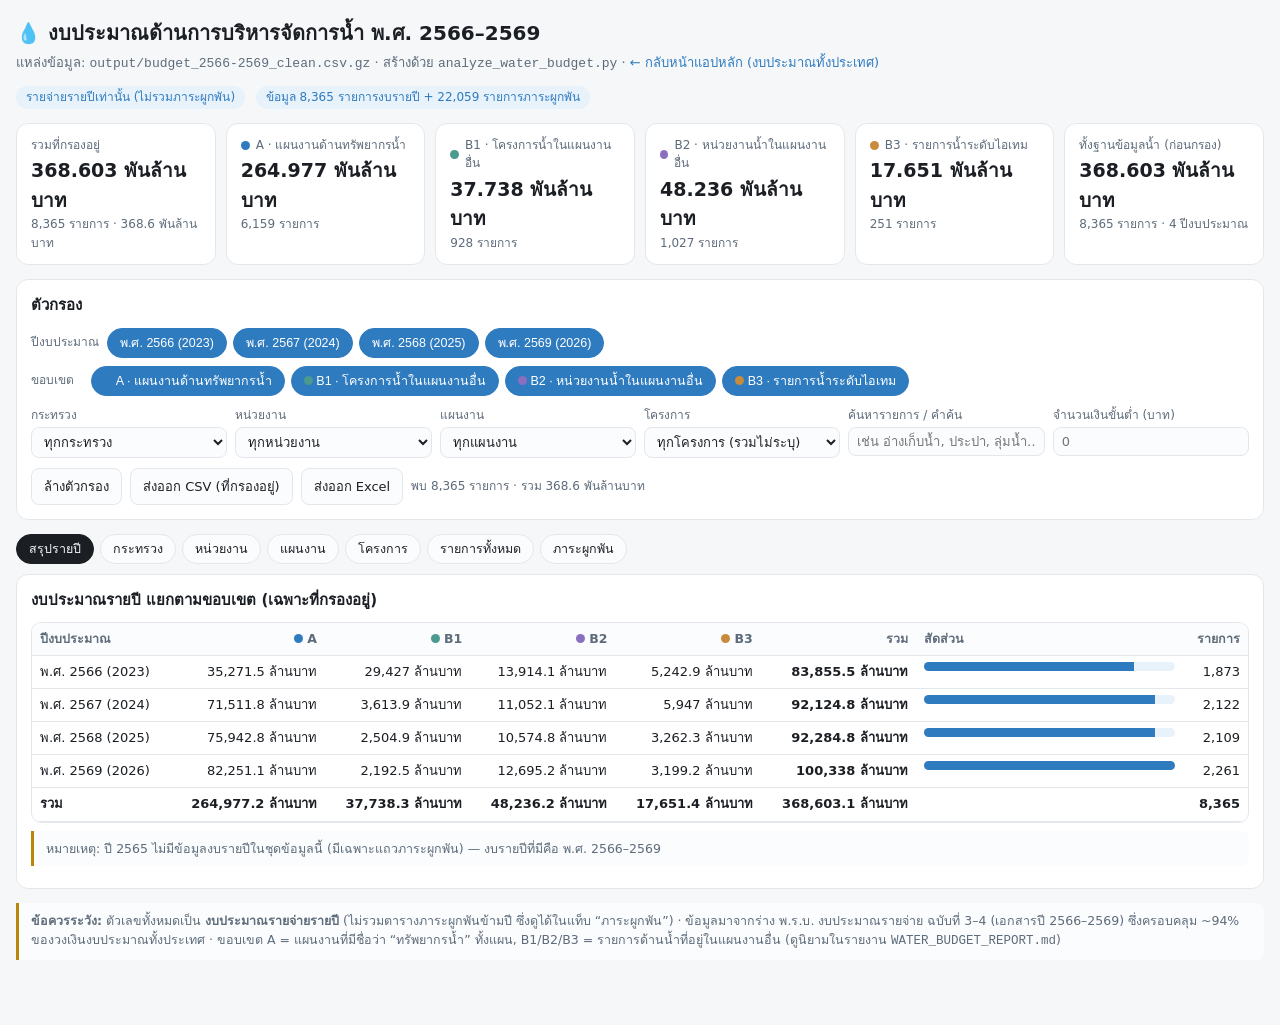
==== docs/water.html @ 7d2bd287 "วิเคราะห์งบประมาณด้านการบริหารจัดการน้ำ 2566–2569 (3 แผนงาน + นอกแผน + หน้าเว็บสำรวจ + รายงานฉบับเต็" ====
<!DOCTYPE html>
<html lang="th">
<head>
<meta charset="UTF-8">
<meta name="viewport" content="width=device-width, initial-scale=1.0">
<title>งบประมาณด้านการบริหารจัดการน้ำ 2566–2569 · Water Budget Explorer</title>
<link rel="icon" href="data:image/svg+xml,<svg xmlns='http://www.w3.org/2000/svg' viewBox='0 0 100 100'><rect width='100' height='100' rx='20' fill='%232f7bbf'/><text x='50' y='70' font-size='58' text-anchor='middle' fill='white' font-family='serif'>💧</text></svg>">
<style>
:root{
  --bg:#f6f7f9; --panel:#fff; --panel2:#fbfcfd; --text:#1b1f24; --muted:#5d6b7a;
  --line:#e3e7ec; --accent:#2f7bbf; --accent-soft:#e8f2fb; --good:#2e8b57; --warn:#b8860b;
  --cA:#2f7bbf; --cB1:#4c9a8f; --cB2:#8a6fbf; --cB3:#c98a3c;
}
@media (prefers-color-scheme: dark){
  :root{ --bg:#12161b; --panel:#1a2027; --panel2:#20272f; --text:#e8edf3; --muted:#9fadb9;
         --line:#2b333c; --accent:#68a8de; --accent-soft:#22303d; }
}
*{box-sizing:border-box}
html,body{margin:0;padding:0}
body{background:var(--bg);color:var(--text);
  font-family:"Noto Sans Thai","Noto Sans",system-ui,-apple-system,"Segoe UI",sans-serif;font-size:14px;line-height:1.55}
a{color:var(--accent);text-decoration:none}
a:hover{text-decoration:underline}
.wrap{max-width:1380px;margin:0 auto;padding:18px 16px 60px}
header.top{display:flex;flex-wrap:wrap;gap:12px;align-items:flex-start;justify-content:space-between;margin-bottom:14px}
h1{font-size:20px;margin:0 0 4px}
.sub{color:var(--muted);font-size:13px}
.badge{display:inline-block;background:var(--accent-soft);color:var(--accent);border-radius:99px;
  padding:2px 10px;font-size:12px;margin-right:6px;white-space:nowrap}
.cards{display:grid;grid-template-columns:repeat(auto-fit,minmax(190px,1fr));gap:10px;margin:14px 0}
.card{background:var(--panel);border:1px solid var(--line);border-radius:12px;padding:12px 14px}
.card .k{font-size:12px;color:var(--muted);display:flex;align-items:center;gap:6px}
.card .v{font-size:19px;font-weight:600;margin-top:2px}
.card .s{font-size:12px;color:var(--muted)}
.dot{width:9px;height:9px;border-radius:50%;display:inline-block}
.panel{background:var(--panel);border:1px solid var(--line);border-radius:12px;padding:14px;margin-bottom:14px}
.panel h2{font-size:15px;margin:0 0 10px}
.filters{display:grid;grid-template-columns:repeat(auto-fit,minmax(170px,1fr));gap:8px}
label.f{display:flex;flex-direction:column;gap:3px;font-size:12px;color:var(--muted)}
select,input[type=text],input[type=number]{background:var(--panel2);color:var(--text);border:1px solid var(--line);
  border-radius:8px;padding:6px 8px;font-family:inherit;font-size:13px;width:100%}
.chips{display:flex;flex-wrap:wrap;gap:6px}
.chip{border:1px solid var(--line);background:var(--panel2);color:var(--text);border-radius:99px;
  padding:4px 12px;font-size:12.5px;cursor:pointer;user-select:none}
.chip.on{background:var(--accent);border-color:var(--accent);color:#fff}
.row{display:flex;flex-wrap:wrap;gap:8px;align-items:center}
button.btn{background:var(--accent);color:#fff;border:none;border-radius:8px;padding:7px 12px;font-family:inherit;
  font-size:13px;cursor:pointer}
button.btn.ghost{background:var(--panel2);color:var(--text);border:1px solid var(--line)}
table{width:100%;border-collapse:collapse;font-size:13px}
th,td{padding:6px 8px;border-bottom:1px solid var(--line);vertical-align:top;text-align:left}
th{position:sticky;top:0;background:var(--panel2);z-index:1;cursor:pointer;font-size:12.5px;color:var(--muted);white-space:nowrap}
th.num,td.num{text-align:right;font-variant-numeric:tabular-nums;white-space:nowrap}
tr.clickable:hover{background:var(--accent-soft);cursor:pointer}
.tbl-wrap{max-height:560px;overflow:auto;border:1px solid var(--line);border-radius:10px}
.bar{height:9px;border-radius:99px;background:var(--accent-soft);overflow:hidden;min-width:60px}
.bar>i{display:block;height:100%;background:var(--accent)}
.small{font-size:12px;color:var(--muted)}
.tabs{display:flex;gap:6px;flex-wrap:wrap;margin-bottom:10px}
.tabs .chip.on{background:var(--text);border-color:var(--text);color:var(--bg)}
.note{border-left:3px solid var(--warn);background:var(--panel2);padding:8px 12px;border-radius:0 8px 8px 0;
  font-size:12.5px;color:var(--muted);margin:8px 0}
.loading{position:fixed;inset:0;background:var(--bg);display:flex;flex-direction:column;gap:12px;
  align-items:center;justify-content:center;z-index:50;text-align:center;padding:20px}
.spinner{width:34px;height:34px;border:3px solid var(--line);border-top-color:var(--accent);border-radius:50%;
  animation:spin .8s linear infinite}
@keyframes spin{to{transform:rotate(360deg)}}
.hidden{display:none !important}
.pager{display:flex;gap:8px;align-items:center;justify-content:center;margin-top:10px;flex-wrap:wrap}
.scope-tag{border-radius:6px;padding:1px 6px;font-size:11.5px;color:#fff;white-space:nowrap}
</style>
</head>
<body>
<div class="loading" id="loading">
  <div class="spinner"></div>
  <div id="loadmsg">กำลังโหลดข้อมูลงบประมาณด้านน้ำ…</div>
  <div class="small">ข้อมูล: water_budget_detail_2566-2569.csv.gz (จากคลังข้อมูลงบประมาณที่ clean แล้ว)</div>
</div>

<div class="wrap hidden" id="app">
  <header class="top">
    <div>
      <h1>💧 งบประมาณด้านการบริหารจัดการน้ำ พ.ศ. 2566–2569</h1>
      <div class="sub">แหล่งข้อมูล: <code>output/budget_2566-2569_clean.csv.gz</code> · สร้างด้วย <code>analyze_water_budget.py</code>
        · <a href="index.html">← กลับหน้าแอปหลัก (งบประมาณทั้งประเทศ)</a></div>
    </div>
    <div>
      <span class="badge">รายจ่ายรายปีเท่านั้น (ไม่รวมภาระผูกพัน)</span>
      <span class="badge" id="stamp"></span>
    </div>
  </header>

  <div class="cards" id="cards"></div>

  <div class="panel">
    <h2>ตัวกรอง</h2>
    <div class="row" style="margin-bottom:8px">
      <span class="small" style="min-width:52px">ปีงบประมาณ</span>
      <div class="chips" id="year-chips"></div>
    </div>
    <div class="row" style="margin-bottom:10px">
      <span class="small" style="min-width:52px">ขอบเขต</span>
      <div class="chips" id="scope-chips"></div>
    </div>
    <div class="filters">
      <label class="f">กระทรวง<select id="f-ministry"></select></label>
      <label class="f">หน่วยงาน<select id="f-unit"></select></label>
      <label class="f">แผนงาน<select id="f-plan"></select></label>
      <label class="f">โครงการ<select id="f-project"></select></label>
      <label class="f">ค้นหารายการ / คำค้น
        <input type="text" id="f-q" placeholder="เช่น อ่างเก็บน้ำ, ประปา, ลุ่มน้ำ…"></label>
      <label class="f">จำนวนเงินขั้นต่ำ (บาท)<input type="number" id="f-min" min="0" step="1000000" placeholder="0"></label>
    </div>
    <div class="row" style="margin-top:10px">
      <button class="btn ghost" id="btn-reset">ล้างตัวกรอง</button>
      <button class="btn ghost" id="btn-csv">ส่งออก CSV (ที่กรองอยู่)</button>
      <button class="btn ghost" id="btn-xlsx">ส่งออก Excel</button>
      <span class="small" id="count"></span>
    </div>
  </div>

  <div class="tabs" id="tabs">
    <button class="chip on" data-view="year">สรุปรายปี</button>
    <button class="chip" data-view="ministry">กระทรวง</button>
    <button class="chip" data-view="unit">หน่วยงาน</button>
    <button class="chip" data-view="plan">แผนงาน</button>
    <button class="chip" data-view="project">โครงการ</button>
    <button class="chip" data-view="rows">รายการทั้งหมด</button>
    <button class="chip" data-view="comm">ภาระผูกพัน</button>
  </div>

  <div class="panel" id="view"></div>
  <div class="note" id="footnote">
    <b>ข้อควรระวัง:</b> ตัวเลขทั้งหมดเป็น <b>งบประมาณรายจ่ายรายปี</b> (ไม่รวมตารางภาระผูกพันข้ามปี ซึ่งดูได้ในแท็บ “ภาระผูกพัน”)
    · ข้อมูลมาจากร่าง พ.ร.บ. งบประมาณรายจ่าย ฉบับที่ 3–4 (เอกสารปี 2566–2569) ซึ่งครอบคลุม ~94% ของวงเงินงบประมาณทั้งประเทศ
    · ขอบเขต A = แผนงานที่มีชื่อว่า “ทรัพยากรน้ำ” ทั้งแผน, B1/B2/B3 = รายการด้านน้ำที่อยู่ในแผนงานอื่น (ดูนิยามในรายงาน <code>WATER_BUDGET_REPORT.md</code>)
  </div>
</div>

<script src="static/vendor/papaparse.min.js"></script>
<script src="static/vendor/xlsx.full.min.js"></script>
<script>
'use strict';
const $ = (s) => document.querySelector(s);
const esc = (s) => String(s ?? '').replace(/[&<>"]/g, (c) => ({'&':'&amp;','<':'&lt;','>':'&gt;','"':'&quot;'}[c]));
const fmtInt = (v) => Number(v || 0).toLocaleString('en-US');
const fmtB = (v) => `${(Number(v || 0) / 1e9).toLocaleString('en-US', {maximumFractionDigits: 3})} พันล้านบาท`;
const fmtM = (v) => `${(Number(v || 0) / 1e6).toLocaleString('en-US', {maximumFractionDigits: 1})} ล้านบาท`;
const fmtTHB = (v) => {
  v = Number(v || 0); const a = Math.abs(v), neg = v < 0 ? '−' : '';
  if (a >= 1e12) return neg + (a/1e12).toLocaleString('en-US',{maximumFractionDigits:2}) + ' ล้านล้านบาท';
  if (a >= 1e9) return neg + (a/1e9).toLocaleString('en-US',{maximumFractionDigits:2}) + ' พันล้านบาท';
  if (a >= 1e6) return neg + (a/1e6).toLocaleString('en-US',{maximumFractionDigits:1}) + ' ล้านบาท';
  if (a >= 1e3) return neg + (a/1e3).toLocaleString('en-US',{maximumFractionDigits:0}) + ' พันบาท';
  return neg + fmtInt(a) + ' บาท';
};
const fmtBE = (y) => `พ.ศ. ${Number(y) + 543} (${y})`;
const SCOPE = {
  A:  { label: 'A · แผนงานด้านทรัพยากรน้ำ', color: 'var(--cA)' },
  B1: { label: 'B1 · โครงการน้ำในแผนงานอื่น', color: 'var(--cB1)' },
  B2: { label: 'B2 · หน่วยงานน้ำในแผนงานอื่น', color: 'var(--cB2)' },
  B3: { label: 'B3 · รายการน้ำระดับไอเทม', color: 'var(--cB3)' },
};
const SCOPES = ['A', 'B1', 'B2', 'B3'];
const DCOLS = ['water_scope','scope_reason','FISCAL_YEAR','BUDGET_PLAN','MINISTRY','BUDGETARY_UNIT','PROJECT','OUTPUT',
  'CATEGORY_LV1','CATEGORY_LV2','CATEGORY_LV3','CATEGORY_LV4','CATEGORY_LV5','CATEGORY_LV6','ITEM_DESCRIPTION',
  'AMOUNT','CROSS_FUNC?','OBLIGED?','REF_DOC','REF_PAGE_NO','Source_Sheet','dq_flag'];

let ANNUAL = [], COMM = [];
const state = { years: new Set(), scopes: new Set(SCOPES), ministry: '', unit: '', plan: '', project: '',
                q: '', min: 0, view: 'year', sort: 'AMOUNT', dir: -1, page: 1, pageSize: 100 };

/* ---------------- โหลดข้อมูล ---------------- */
async function fetchGzText(url, onProgress) {
  const res = await fetch(url);
  if (!res.ok) throw new Error(`โหลด ${url} ไม่ได้ (${res.status})`);
  if (typeof DecompressionStream === 'undefined')
    throw new Error('เบราว์เซอร์นี้ไม่รองรับ DecompressionStream — กรุณาใช้ Chrome/Edge/Firefox/Safari รุ่นใหม่');
  const total = Number(res.headers.get('content-length') || 0);
  const ds = new DecompressionStream('gzip');
  const stream = res.body.pipeThrough(ds);
  const reader = stream.getReader(); const chunks = []; let got = 0;
  for (;;) {
    const { done, value } = await reader.read();
    if (done) break;
    chunks.push(value); got += value.length;
    if (onProgress) onProgress(total ? Math.min(0.99, got / (total * 3.2)) : 0.5);
  }
  const merged = new Uint8Array(chunks.reduce((n, c) => n + c.length, 0));
  let off = 0; for (const c of chunks) { merged.set(c, off); off += c.length; }
  return new TextDecoder('utf-8').decode(merged);
}
function parseCsv(text) {
  const out = Papa.parse(text, { header: true, skipEmptyLines: true, dynamicTyping: false });
  const rows = out.data.filter((r) => r && r.water_scope);
  for (const r of rows) { r.AMOUNT = Number(String(r.AMOUNT || '0').replace(/[^0-9.\-]/g, '')) || 0; r.FISCAL_YEAR = String(r.FISCAL_YEAR || ''); }
  return rows;
}
async function boot() {
  try {
    $('#loadmsg').textContent = 'กำลังโหลดรายละเอียดงบรายปี…';
    const t1 = await fetchGzText('data/water_budget_detail_2566-2569.csv.gz', (p) => { $('#loadmsg').textContent = `กำลังโหลดรายละเอียดงบรายปี… ${Math.round(p * 100)}%`; });
    ANNUAL = parseCsv(t1);
    $('#loadmsg').textContent = 'กำลังโหลดภาระผูกพัน…';
    const t2 = await fetchGzText('data/water_commitments_2566-2569.csv.gz', (p) => { $('#loadmsg').textContent = `กำลังโหลดภาระผูกพัน… ${Math.round(p * 100)}%`; });
    COMM = parseCsv(t2);
    const ys = [...new Set(ANNUAL.map((r) => r.FISCAL_YEAR))].sort();
    state.years = new Set(ys);
    $('#stamp').textContent = `ข้อมูล ${ANNUAL.length.toLocaleString()} รายการงบรายปี + ${COMM.length.toLocaleString()} รายการภาระผูกพัน`;
    buildControls(ys);
    render();
    $('#loading').classList.add('hidden'); $('#app').classList.remove('hidden');
  } catch (e) {
    $('#loadmsg').innerHTML = `โหลดข้อมูลไม่สำเร็จ: ${esc(e.message)}<br><span class="small">ลองเปิดผ่านเว็บเซิร์ฟเวอร์ (http://) ไม่ใช่เปิดไฟล์ตรง ๆ ด้วย file://</span>`;
    $('.spinner') && $('.spinner').remove();
  }
}

/* ---------------- ตัวกรอง ---------------- */
function buildControls(years) {
  const yc = $('#year-chips'); yc.innerHTML = '';
  for (const y of years) {
    const b = document.createElement('button');
    b.className = 'chip on'; b.textContent = fmtBE(y); b.dataset.year = y;
    b.onclick = () => { b.classList.toggle('on'); b.classList.contains('on') ? state.years.add(y) : state.years.delete(y); state.page = 1; render(); };
    yc.appendChild(b);
  }
  const sc = $('#scope-chips'); sc.innerHTML = '';
  for (const s of SCOPES) {
    const b = document.createElement('button');
    b.className = 'chip on'; b.dataset.scope = s;
    b.innerHTML = `<span class="dot" style="background:${SCOPE[s].color}"></span> ${esc(SCOPE[s].label)}`;
    b.onclick = () => { b.classList.toggle('on'); b.classList.contains('on') ? state.scopes.add(s) : state.scopes.delete(s); state.page = 1; render(); };
    sc.appendChild(b);
  }
  fillSelect('#f-ministry', 'MINISTRY', 'ทุกกระทรวง');
  fillSelect('#f-unit', 'BUDGETARY_UNIT', 'ทุกหน่วยงาน');
  fillSelect('#f-plan', 'BUDGET_PLAN', 'ทุกแผนงาน');
  fillSelect('#f-project', 'PROJECT', 'ทุกโครงการ (รวมไม่ระบุ)');
  $('#f-ministry').onchange = (e) => { state.ministry = e.target.value; state.page = 1; refillDepend(); render(); };
  $('#f-unit').onchange = (e) => { state.unit = e.target.value; state.page = 1; render(); };
  $('#f-plan').onchange = (e) => { state.plan = e.target.value; state.page = 1; render(); };
  $('#f-project').onchange = (e) => { state.project = e.target.value; state.page = 1; render(); };
  $('#f-q').oninput = (e) => { state.q = e.target.value.trim(); state.page = 1; render(); };
  $('#f-min').oninput = (e) => { state.min = Number(e.target.value || 0); state.page = 1; render(); };
  $('#btn-reset').onclick = () => {
    state.years = new Set(years); state.scopes = new Set(SCOPES); state.ministry = state.unit = state.plan = state.project = '';
    state.q = ''; state.min = 0; state.page = 1; state.sort = 'AMOUNT'; state.dir = -1;
    $('#f-ministry').value = ''; $('#f-unit').value = ''; $('#f-plan').value = ''; $('#f-project').value = '';
    $('#f-q').value = ''; $('#f-min').value = '';
    document.querySelectorAll('#year-chips .chip, #scope-chips .chip').forEach((c) => c.classList.add('on'));
    refillDepend(); render();
  };
  $('#btn-csv').onclick = () => exportCsv();
  $('#btn-xlsx').onclick = () => exportXlsx();
  for (const t of document.querySelectorAll('#tabs .chip'))
    t.onclick = () => { document.querySelectorAll('#tabs .chip').forEach((x) => x.classList.remove('on')); t.classList.add('on'); state.view = t.dataset.view; state.page = 1; render(); };
}
function refillDepend() {
  const base = filtered({ignore: ['unit', 'plan', 'project']});
  const keepUnit = state.unit, keepPlan = state.plan, keepProject = state.project;
  fillSelect('#f-unit', 'BUDGETARY_UNIT', 'ทุกหน่วยงาน', base);
  fillSelect('#f-plan', 'BUDGET_PLAN', 'ทุกแผนงาน', base);
  fillSelect('#f-project', 'PROJECT', 'ทุกโครงการ (รวมไม่ระบุ)', base);
  if (keepUnit && ![...$('#f-unit').options].some((o) => o.value === keepUnit)) state.unit = '';
  if (keepPlan && ![...$('#f-plan').options].some((o) => o.value === keepPlan)) state.plan = '';
  if (keepProject && ![...$('#f-project').options].some((o) => o.value === keepProject)) state.project = '';
  $('#f-unit').value = state.unit; $('#f-plan').value = state.plan; $('#f-project').value = state.project;
}
function fillSelect(sel, col, first, rows) {
  const el = $(sel); const keep = el.value;
  const src = rows || ANNUAL;
  const vals = [...new Set(src.map((r) => (r[col] || '').trim()))]
    .filter((v) => v && !(col === 'PROJECT' && v === ''))
    .sort((a, b) => a.localeCompare(b, 'th'));
  el.innerHTML = `<option value="">${esc(first)}</option>` + vals.map((v) => `<option value="${esc(v)}">${esc(v.length > 90 ? v.slice(0, 90) + '…' : v)}</option>`).join('');
  if (keep && elsafe(el, keep)) el.value = keep;
  function elsafe(e, v) { return [...e.options].some((o) => o.value === v); }
}

/* ---------------- ข้อมูลที่กรองแล้ว ---------------- */
function filtered(opt = {}) {
  const ig = new Set(opt.ignore || []);
  return ANNUAL.filter((r) => {
    if (state.years.size && !state.years.has(r.FISCAL_YEAR)) return false;
    if (state.scopes.size && !state.scopes.has(r.water_scope)) return false;
    if (!ig.has('ministry') && state.ministry && r.MINISTRY !== state.ministry) return false;
    if (!ig.has('unit') && state.unit && r.BUDGETARY_UNIT !== state.unit) return false;
    if (!ig.has('plan') && state.plan && r.BUDGET_PLAN !== state.plan) return false;
    if (!ig.has('project') && state.project && r.PROJECT !== state.project) return false;
    if (state.min && Math.abs(r.AMOUNT) < state.min) return false;
    if (state.q) {
      const q = state.q.toLowerCase();
      const hay = [r.ITEM_DESCRIPTION, r.PROJECT, r.BUDGETARY_UNIT, r.BUDGET_PLAN, r.MINISTRY, r.CATEGORY_LV1, r.CATEGORY_LV2]
        .join(' ').toLowerCase();
      if (!hay.includes(q)) return false;
    }
    return true;
  });
}
const sum = (rs) => rs.reduce((a, r) => a + r.AMOUNT, 0);

/* ---------------- เรนเดอร์ ---------------- */
function render() {
  const rows = filtered();
  const total = sum(rows);
  $('#count').textContent = `พบ ${rows.length.toLocaleString()} รายการ · รวม ${fmtTHB(total)}`;
  renderCards(rows, total);
  const v = $('#view'); v.innerHTML = '';
  if (state.view === 'year') renderYear(v, rows);
  else if (state.view === 'comm') renderComm(v);
  else if (state.view === 'rows') renderRows(v, rows);
  else renderGroup(v, rows, state.view);
}
function renderCards(rows, total) {
  const byScope = {}; for (const s of SCOPES) byScope[s] = rows.filter((r) => r.water_scope === s);
  const annualTotal = sum(ANNUAL);
  const c = [
    `<div class="card"><div class="k">รวมที่กรองอยู่</div><div class="v">${fmtB(total)}</div><div class="s">${rows.length.toLocaleString()} รายการ · ${fmtTHB(total)}</div></div>`,
    ...SCOPES.map((s) => `<div class="card"><div class="k"><span class="dot" style="background:${SCOPE[s].color}"></span> ${esc(SCOPE[s].label)}</div>
      <div class="v">${fmtB(sum(byScope[s]))}</div><div class="s">${byScope[s].length.toLocaleString()} รายการ</div></div>`),
    `<div class="card"><div class="k">ทั้งฐานข้อมูลน้ำ (ก่อนกรอง)</div><div class="v">${fmtB(annualTotal)}</div>
      <div class="s">${ANNUAL.length.toLocaleString()} รายการ · ${ANNUAL.length && [...new Set(ANNUAL.map((r) => r.FISCAL_YEAR))].length} ปีงบประมาณ</div></div>`,
  ];
  $('#cards').innerHTML = c.join('');
}
function renderYear(v, rows) {
  const years = [...new Set(ANNUAL.map((r) => r.FISCAL_YEAR))].sort();
  const data = years.map((y) => {
    const r = { year: y, total: 0, by: {} };
    for (const s of SCOPES) { r.by[s] = rows.filter((x) => x.FISCAL_YEAR === y && x.water_scope === s); }
    r.total = sum(rows.filter((x) => x.FISCAL_YEAR === y));
    return r;
  });
  const max = Math.max(1, ...data.map((d) => d.total));
  let html = `<h2>งบประมาณรายปี แยกตามขอบเขต (เฉพาะที่กรองอยู่)</h2><div class="tbl-wrap"><table>
    <thead><tr><th>ปีงบประมาณ</th>${SCOPES.map((s) => `<th class="num"><span class="dot" style="background:${SCOPE[s].color}"></span> ${s}</th>`).join('')}
    <th class="num">รวม</th><th style="width:22%">สัดส่วน</th><th class="num">รายการ</th></tr></thead><tbody>`;
  for (const d of data) {
    html += `<tr><td>${fmtBE(d.year)}</td>` + SCOPES.map((s) => `<td class="num">${sum(d.by[s]) ? fmtM(sum(d.by[s])) : '–'}</td>`).join('')
      + `<td class="num"><b>${fmtM(d.total)}</b></td>
      <td><div class="bar"><i style="width:${(d.total / max * 100).toFixed(1)}%"></i></div></td>
      <td class="num">${rows.filter((x) => x.FISCAL_YEAR === d.year).length.toLocaleString()}</td></tr>`;
  }
  const grand = sum(rows);
  html += `<tr><td><b>รวม</b></td>${SCOPES.map((s) => `<td class="num"><b>${fmtM(sum(rows.filter((x) => x.water_scope === s)))}</b></td>`).join('')}
    <td class="num"><b>${fmtM(grand)}</b></td><td></td><td class="num"><b>${rows.length.toLocaleString()}</b></td></tr>`;
  html += `</tbody></table></div>`;
  html += `<div class="note">หมายเหตุ: ปี 2565 ไม่มีข้อมูลงบรายปีในชุดข้อมูลนี้ (มีเฉพาะแถวภาระผูกพัน) — งบรายปีที่มีคือ พ.ศ. 2566–2569</div>`;
  v.innerHTML = html;
}
const LABEL_OF = { ministry: 'กระทรวง', unit: 'หน่วยงาน', plan: 'แผนงาน', project: 'โครงการ' };
function renderGroup(v, rows, dim) {
  const col = { ministry: 'MINISTRY', unit: 'BUDGETARY_UNIT', plan: 'BUDGET_PLAN', project: 'PROJECT' }[dim];
  const map = new Map();
  for (const r of rows) {
    const k = (r[col] || '').trim() || '(ไม่ระบุ)';
    if (!map.has(k)) map.set(k, { key: k, amt: 0, n: 0, by: {} , unit: r.BUDGETARY_UNIT, plan: r.BUDGET_PLAN });
    const o = map.get(k); o.amt += r.AMOUNT; o.n++;
    o.by[r.FISCAL_YEAR] = (o.by[r.FISCAL_YEAR] || 0) + r.AMOUNT;
  }
  const list = [...map.values()].sort((a, b) => b.amt - a.amt);
  const years = [...new Set(ANNUAL.map((r) => r.FISCAL_YEAR))].sort().filter((y) => state.years.has(y));
  const total = sum(rows) || 1;
  const max = list.length ? list[0].amt : 1;
  const shown = list.slice(0, 300);
  let html = `<h2>${esc(LABEL_OF[dim])} (${list.length.toLocaleString()} รายการ · ${rows.length.toLocaleString()} แถว · ${fmtTHB(sum(rows))})</h2>`;
  html += `<div class="small" style="margin-bottom:6px">คลิกที่แถวเพื่อกรองตามค่านั้น</div><div class="tbl-wrap"><table>
    <thead><tr><th>#</th><th>${esc(LABEL_OF[dim])}</th><th class="num">จำนวนเงิน</th><th style="width:18%">สัดส่วน</th>
    ${years.map((y) => `<th class="num">${Number(y) + 543}</th>`).join('')}<th class="num">รายการ</th></tr></thead><tbody>`;
  shown.forEach((o, i) => {
    html += `<tr class="clickable" data-key="${esc(o.key)}"><td>${i + 1}</td><td>${esc(o.key)}
      ${dim === 'project' || dim === 'plan' ? `<div class="small">${esc(o.unit || '')}</div>` : ''}</td>
      <td class="num">${fmtM(o.amt)}</td>
      <td><div class="bar"><i style="width:${(o.amt / max * 100).toFixed(1)}%"></i></div><span class="small">${(o.amt / total * 100).toFixed(1)}%</span></td>
      ${years.map((y) => `<td class="num">${o.by[y] ? fmtM(o.by[y]) : '–'}</td>`).join('')}
      <td class="num">${o.n.toLocaleString()}</td></tr>`;
  });
  if (list.length > shown.length) html += `<tr><td colspan="${years.length + 5}" class="small">แสดง 300 อันดับแรกจาก ${list.length} — ใช้ตัวกรองเพื่อเจาะลึก</td></tr>`;
  html += `</tbody></table></div>`;
  v.innerHTML = html;
  v.querySelectorAll('tr.clickable').forEach((tr) => {
    tr.onclick = () => {
      const k = tr.dataset.key;
      if (dim === 'ministry') state.ministry = k === '(ไม่ระบุ)' ? '' : k;
      if (dim === 'unit') state.unit = k === '(ไม่ระบุ)' ? '' : k;
      if (dim === 'plan') state.plan = k === '(ไม่ระบุ)' ? '' : k;
      if (dim === 'project') state.project = k === '(ไม่ระบุ)' ? '' : k;
      $('#f-ministry').value = state.ministry; $('#f-unit').value = state.unit; $('#f-plan').value = state.plan; $('#f-project').value = state.project;
      state.view = 'rows'; state.page = 1;
      document.querySelectorAll('#tabs .chip').forEach((x) => x.classList.toggle('on', x.dataset.view === 'rows'));
      render();
    };
  });
}
function renderRows(v, rows) {
  const sorted = sortRows(rows);
  const pages = Math.max(1, Math.ceil(sorted.length / state.pageSize));
  state.page = Math.min(state.page, pages);
  const start = (state.page - 1) * state.pageSize;
  const page = sorted.slice(start, start + state.pageSize);
  let html = `<h2>รายการทั้งหมด (${sorted.length.toLocaleString()} แถว · ${fmtTHB(sum(sorted))})</h2>
    <div class="tbl-wrap"><table><thead><tr>
    ${[['FISCAL_YEAR','ปี'],['water_scope','ขอบเขต'],['BUDGET_PLAN','แผนงาน'],['MINISTRY','กระทรวง'],['BUDGETARY_UNIT','หน่วยงาน'],
       ['PROJECT','โครงการ'],['ITEM_DESCRIPTION','รายการ'],['CATEGORY_LV1','หมวด'],['AMOUNT','จำนวนเงิน'],['REF_DOC','เอกสาร'],['REF_PAGE_NO','หน้า']]
      .map(([k, l]) => `<th data-sort="${k}" ${k === 'AMOUNT' ? 'class="num"' : ''}>${l}${state.sort === k ? (state.dir < 0 ? ' ▼' : ' ▲') : ''}</th>`).join('')}
    </tr></thead><tbody>`;
  for (const r of page) {
    html += `<tr><td>${r.FISCAL_YEAR ? Number(r.FISCAL_YEAR) + 543 : ''}</td>
      <td><span class="scope-tag" style="background:${SCOPE[r.water_scope] ? SCOPE[r.water_scope].color : '#888'}">${esc(r.water_scope)}</span></td>
      <td>${esc(r.BUDGET_PLAN)}</td><td>${esc(r.MINISTRY)}</td><td>${esc(r.BUDGETARY_UNIT)}</td>
      <td>${esc(r.PROJECT)}</td><td>${esc(r.ITEM_DESCRIPTION)}${r.dq_flag ? `<div class="small">⚑ ${esc(r.dq_flag)}</div>` : ''}</td>
      <td>${esc(r.CATEGORY_LV1)}</td><td class="num">${fmtInt(r.AMOUNT)}</td>
      <td class="small">${esc((r.REF_DOC || '').split('/')[0])}</td><td class="num">${esc(r.REF_PAGE_NO)}</td></tr>`;
  }
  html += `</tbody></table></div>`;
  html += `<div class="pager"><button class="btn ghost" id="p-prev" ${state.page <= 1 ? 'disabled' : ''}>← ก่อนหน้า</button>
    <span class="small">หน้า ${state.page.toLocaleString()} / ${pages.toLocaleString()}</span>
    <button class="btn ghost" id="p-next" ${state.page >= pages ? 'disabled' : ''}>ถัดไป →</button>
    <span class="small">(แสดง ${state.pageSize} แถว/หน้า — เรียงตาม ${esc(state.sort)} ${state.dir < 0 ? 'มาก→น้อย' : 'น้อย→มาก'})</span></div>`;
  v.innerHTML = html;
  $('#p-prev').onclick = () => { state.page--; render(); };
  $('#p-next').onclick = () => { state.page++; render(); };
  for (const th of v.querySelectorAll('th[data-sort]'))
    th.onclick = () => { const k = th.dataset.sort; if (state.sort === k) state.dir = -state.dir; else { state.sort = k; state.dir = k === 'AMOUNT' ? -1 : 1; } render(); };
}
function sortRows(rows) {
  const k = state.sort, d = state.dir;
  return [...rows].sort((a, b) => {
    let x = a[k], y = b[k];
    if (k === 'AMOUNT' || k === 'FISCAL_YEAR') { x = Number(x) || 0; y = Number(y) || 0; }
    else { x = String(x || ''); y = String(y || ''); }
    return (x < y ? -1 : x > y ? 1 : 0) * d;
  });
}
function renderComm(v) {
  const rows = COMM.filter((r) => state.years.has(r.FISCAL_YEAR) && state.scopes.has(r.water_scope));
  const years = [...new Set(COMM.map((r) => r.FISCAL_YEAR))].sort();
  const total = sum(rows);
  let html = `<h2>ภาระผูกพันข้ามปี (ตารางผูกพันที่แนบมากับเอกสารงบประมาณ)</h2>
    <div class="note"><b>ห้ามนำยอดนี้ไปรวมกับงบรายปี</b> — แต่ละแถวคือ “สัญญาที่ผูกพันไว้แล้ว” ซึ่งปรากฏซ้ำในเอกสารหลายฉบับ
    (เอกสารปี 2566–2569 มีตารางภาระผูกพันของตัวเอง) จึงใช้ดูรายฉบับ/รายปีที่ผูกพันเท่านั้น<br>
    แถวที่แสดง: <b>${rows.length.toLocaleString()}</b> · รวม <b>${fmtTHB(total)}</b> · ปีที่โหลดมา ${COMM.length.toLocaleString()} แถว</div>
    <div class="tbl-wrap"><table><thead><tr><th>ปีที่ผูกพัน (พ.ศ.)</th>${SCOPES.map((s) => `<th class="num">${s}</th>`).join('')}<th class="num">รวม</th><th class="num">รายการ</th></tr></thead><tbody>`;
  for (const y of years) {
    const r = rows.filter((x) => x.FISCAL_YEAR === y);
    const b = SCOPES.map((s) => sum(r.filter((x) => x.water_scope === s)));
    html += `<tr><td>${fmtBE(y)}</td>${b.map((x) => `<td class="num">${x ? fmtM(x) : '–'}</td>`).join('')}
      <td class="num"><b>${fmtM(sum(r))}</b></td><td class="num">${r.length.toLocaleString()}</td></tr>`;
  }
  html += `</tbody></table></div>`;
  const top = [...rows].sort((a, b) => b.AMOUNT - a.AMOUNT).slice(0, 40);
  html += `<h2 style="margin-top:16px">รายการภาระผูกพันที่ใหญ่ที่สุด 40 รายการ (ตามตัวกรอง)</h2>
    <div class="tbl-wrap"><table><thead><tr><th>ปีที่ผูกพัน</th><th>ขอบเขต</th><th>หน่วยงาน</th><th>โครงการ</th><th>รายการ</th><th class="num">จำนวนเงิน</th></tr></thead><tbody>`;
  for (const r of top)
    html += `<tr><td>${Number(r.FISCAL_YEAR) + 543}</td><td>${esc(r.water_scope)}</td><td>${esc(r.BUDGETARY_UNIT)}</td>
      <td>${esc(r.PROJECT)}</td><td>${esc(r.ITEM_DESCRIPTION)}</td><td class="num">${fmtInt(r.AMOUNT)}</td></tr>`;
  html += `</tbody></table></div>`;
  v.innerHTML = html;
}

/* ---------------- ส่งออก ---------------- */
function exportRows(rows, kind) {
  if (!rows.length) { alert('ไม่มีรายการให้ส่งออก'); return; }
  const data = rows.map((r) => ({ 'ปีงบประมาณ (พ.ศ.)': Number(r.FISCAL_YEAR) + 543, 'ปีงบประมาณ (ค.ศ.)': r.FISCAL_YEAR,
    'ขอบเขต': r.water_scope, 'เหตุผลขอบเขต': r.scope_reason, 'แผนงาน': r.BUDGET_PLAN, 'กระทรวง': r.MINISTRY,
    'หน่วยงาน': r.BUDGETARY_UNIT, 'โครงการ': r.PROJECT, 'รายการ (ไอเทม)': r.ITEM_DESCRIPTION,
    'หมวดงบ LV1': r.CATEGORY_LV1, 'หมวดงบ LV2': r.CATEGORY_LV2, 'หมวดงบ LV3': r.CATEGORY_LV3,
    'หมวดงบ LV4': r.CATEGORY_LV4, 'หมวดงบ LV5': r.CATEGORY_LV5, 'หมวดงบ LV6': r.CATEGORY_LV6,
    'จำนวนเงิน (บาท)': r.AMOUNT, 'ข้ามฟังก์ชัน': r['CROSS_FUNC?'], 'ผูกพันข้ามปี': r['OBLIGED?'],
    'เอกสารอ้างอิง': r.REF_DOC, 'เลขหน้า': r.REF_PAGE_NO, 'ชีตต้นฉบับ': r.Source_Sheet, 'DQ flag': r.dq_flag }));
  const stamp = new Date().toISOString().slice(0, 10);
  if (kind === 'csv') {
    const csv = Papa.unparse(data);
    download(new Blob(['\ufeff' + csv], { type: 'text/csv;charset=utf-8' }), `water_budget_filtered_${stamp}.csv`);
  } else {
    const ws = XLSX.utils.json_to_sheet(data);
    ws['!cols'] = [{ wch: 14 }, { wch: 14 }, { wch: 8 }, { wch: 34 }, { wch: 44 }, { wch: 34 }, { wch: 40 }, { wch: 40 },
      { wch: 60 }, { wch: 22 }, { wch: 22 }, { wch: 20 }, { wch: 18 }, { wch: 18 }, { wch: 18 }, { wch: 18 },
      { wch: 12 }, { wch: 12 }, { wch: 40 }, { wch: 8 }, { wch: 18 }, { wch: 20 }];
    const wb = XLSX.utils.book_new();
    XLSX.utils.book_append_sheet(wb, ws, 'งบน้ำ (กรอง)');
    // ตารางสรุปประกอบ
    const byY = {}; for (const r of rows) { const y = Number(r.FISCAL_YEAR) + 543; byY[y] = byY[y] || { s: {}, t: 0 }; byY[y].t += r.AMOUNT; byY[y].s[r.water_scope] = (byY[y].s[r.water_scope] || 0) + r.AMOUNT; }
    const sumRows = Object.keys(byY).sort().map((y) => ({ 'ปีงบประมาณ (พ.ศ.)': Number(y), A: byY[y].s.A || 0, B1: byY[y].s.B1 || 0, B2: byY[y].s.B2 || 0, B3: byY[y].s.B3 || 0, 'รวม (บาท)': byY[y].t }));
    XLSX.utils.book_append_sheet(wb, XLSX.utils.json_to_sheet(sumRows), 'สรุปรายปี');
    XLSX.writeFile(wb, `water_budget_filtered_${stamp}.xlsx`);
  }
}
function download(blob, name) {
  const a = document.createElement('a'); a.href = URL.createObjectURL(blob); a.download = name; a.click();
  setTimeout(() => URL.revokeObjectURL(a.href), 4000);
}
function exportCsv() { exportRows(filtered(), 'csv'); }
function exportXlsx() { exportRows(filtered(), 'xlsx'); }

boot();
</script>
</body>
</html>
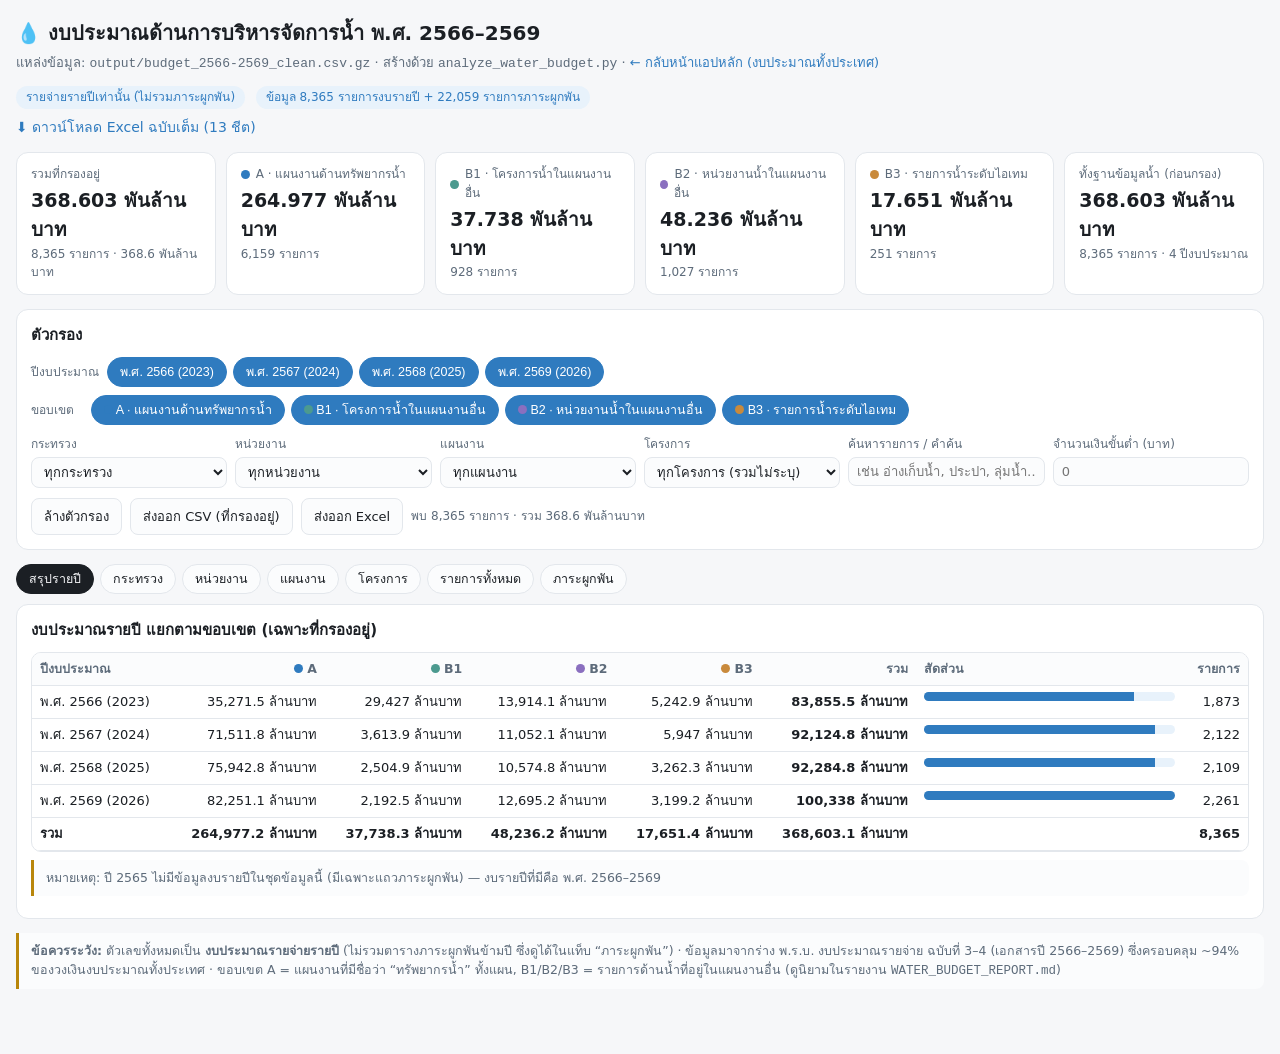
==== commit 0be2d36f: "Excel ฉบับส่งมอบ 13 ชีต (หัวตารางไทย ตัวกรอง แผนภูมิ) + ปุ่มดาวน์โหลดในหน้าเว็บ Co-authored-by: aren" ====
--- a/docs/water.html
+++ b/docs/water.html
@@ -87,6 +87,10 @@
     <div>
       <span class="badge">รายจ่ายรายปีเท่านั้น (ไม่รวมภาระผูกพัน)</span>
       <span class="badge" id="stamp"></span>
+      <div style="margin-top:8px">
+        <a class="btn ghost" style="display:inline-block;text-decoration:none"
+           href="data/water_budget_2566-2569.xlsx" download>⬇ ดาวน์โหลด Excel ฉบับเต็ม (13 ชีต)</a>
+      </div>
     </div>
   </header>
 
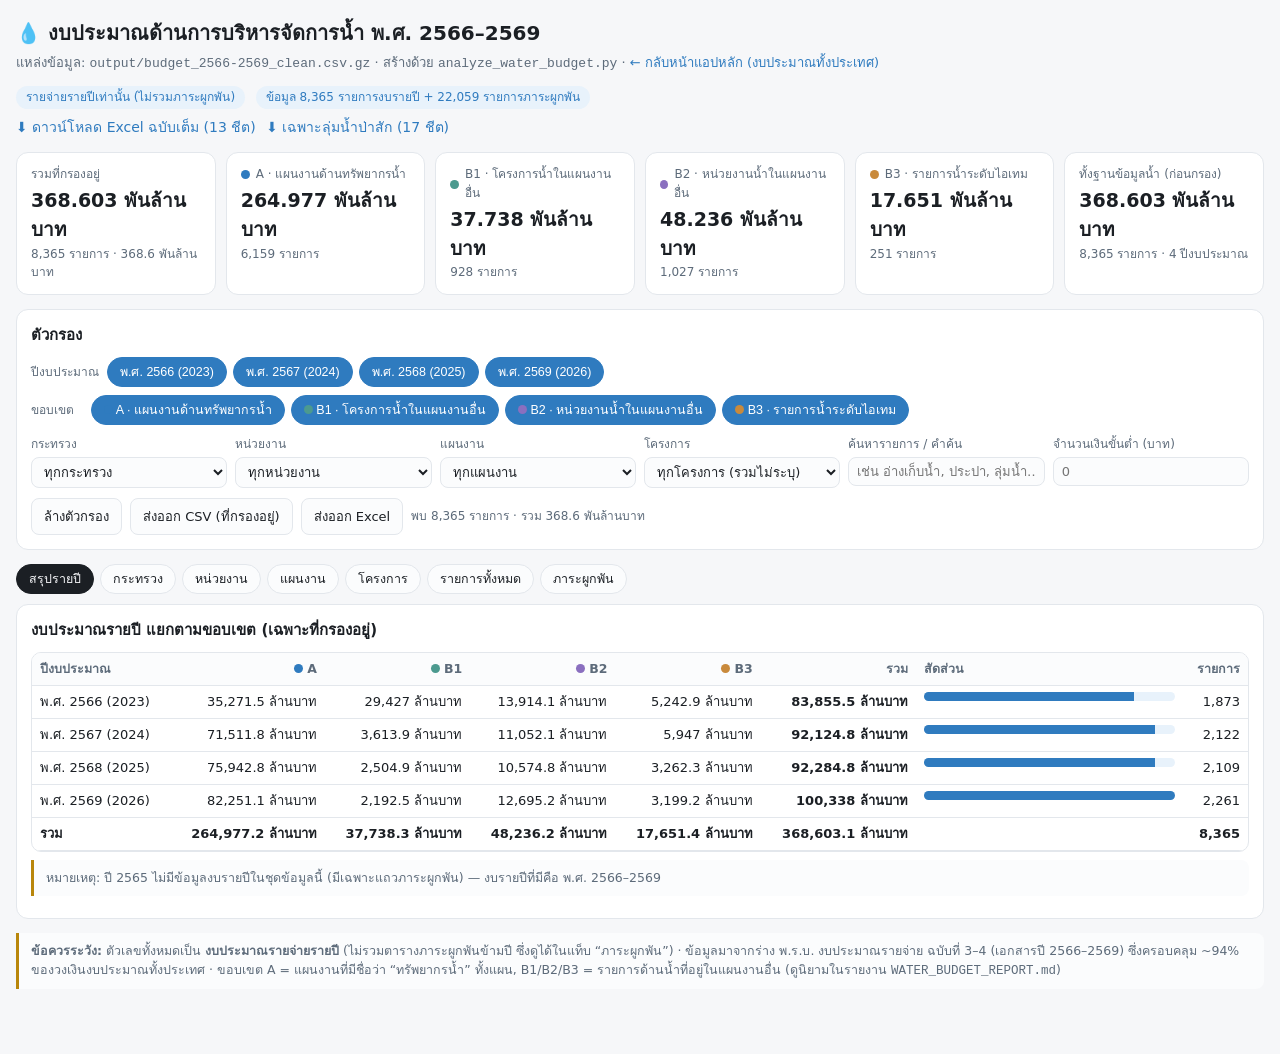
==== commit 979584ea: "คัดเลือกงบน้ำในพื้นที่ลุ่มน้ำป่าสัก 2566–2569 (249 รายการ/9.19 พันล้านบาท) — Excel 17 ชีต พร้อมเหตุผ" ====
--- a/docs/water.html
+++ b/docs/water.html
@@ -90,6 +90,8 @@
       <div style="margin-top:8px">
         <a class="btn ghost" style="display:inline-block;text-decoration:none"
            href="data/water_budget_2566-2569.xlsx" download>⬇ ดาวน์โหลด Excel ฉบับเต็ม (13 ชีต)</a>
+        <a class="btn ghost" style="display:inline-block;text-decoration:none;margin-left:6px"
+           href="data/water_budget_pasak_basin_2566-2569.xlsx" download>⬇ เฉพาะลุ่มน้ำป่าสัก (17 ชีต)</a>
       </div>
     </div>
   </header>
